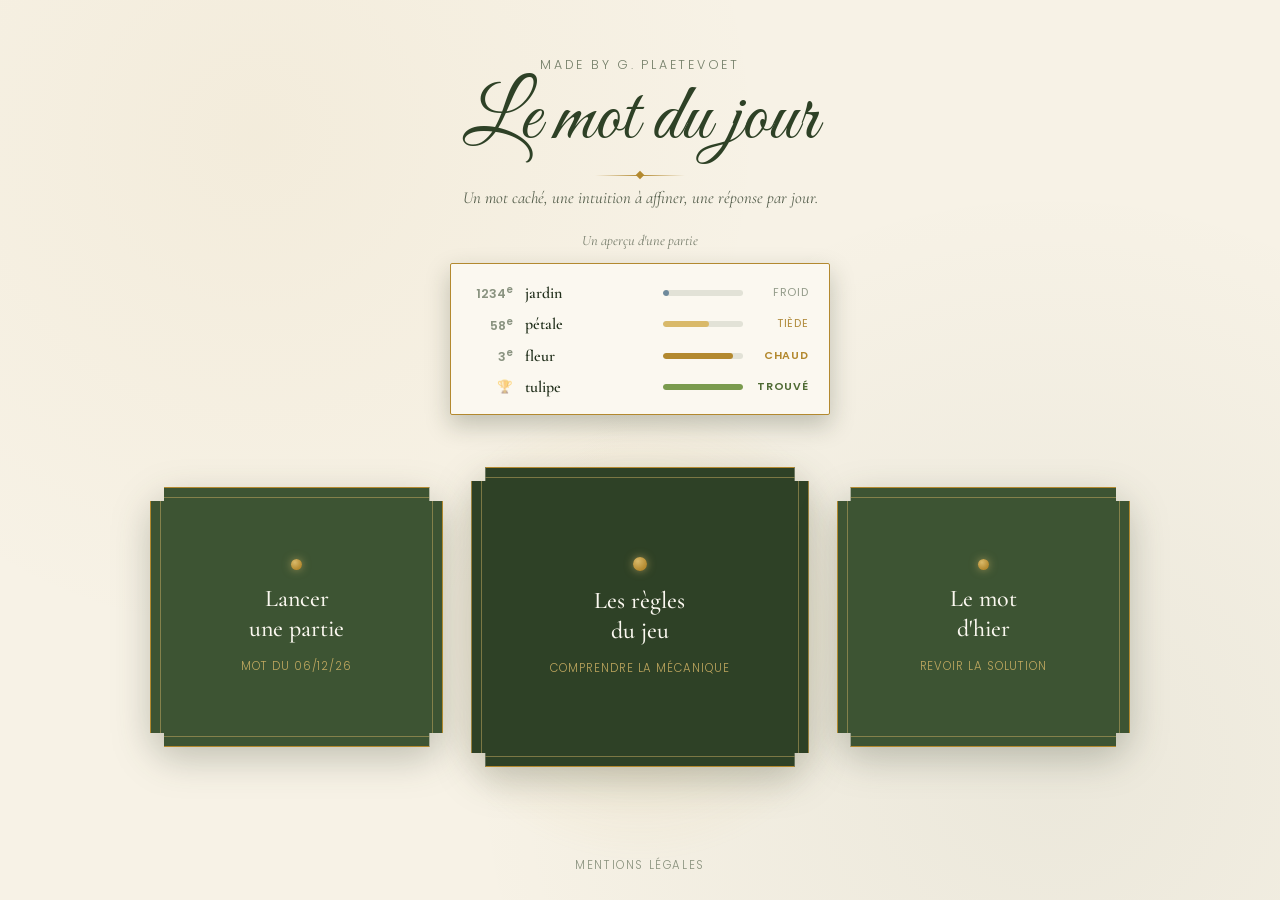
==== index.html @ 6acb63a6 "initialisation" ====
<!DOCTYPE html>
<html lang="fr">
<head>
    <meta charset="UTF-8" />
    <meta name="viewport" content="width=device-width, initial-scale=1.0" />
    <title>Le Mot du Jour</title>
    <link rel="stylesheet" href="css/style.css" />
    <link rel="preconnect" href="https://fonts.googleapis.com">
    <link href="https://fonts.googleapis.com/css2?family=Great+Vibes&family=Cormorant+Garamond:ital,wght@0,400;0,500;0,600;1,400&family=Poppins:wght@300;400;600&display=swap" rel="stylesheet">
</head>
<body>

    <div class="page">

        <header class="entete">
            <p class="entete-signature">Made by G. Plaetevoet</p>
            <h1>Le mot du jour</h1>
            <div class="entete-separateur" aria-hidden="true"></div>
            <p class="entete-baseline">Un mot caché, une intuition à affiner, une réponse par jour.</p>
        </header>

        <section class="demo" aria-hidden="true">
            <p class="demo-etiquette">Un aperçu d'une partie</p>
            <div class="demo-carte">
                <div class="demo-ligne">
                    <span class="demo-rang">1234<sup>e</sup></span>
                    <span class="demo-mot">jardin</span>
                    <span class="demo-jauge"><span class="demo-jauge-remplissage" style="--valeur: 8%"></span></span>
                    <span class="demo-froid">froid</span>
                </div>
                <div class="demo-ligne demo-ligne--tiede">
                    <span class="demo-rang">58<sup>e</sup></span>
                    <span class="demo-mot">pétale</span>
                    <span class="demo-jauge"><span class="demo-jauge-remplissage" style="--valeur: 58%"></span></span>
                    <span class="demo-froid">tiède</span>
                </div>
                <div class="demo-ligne demo-ligne--chaud">
                    <span class="demo-rang">3<sup>e</sup></span>
                    <span class="demo-mot">fleur</span>
                    <span class="demo-jauge"><span class="demo-jauge-remplissage" style="--valeur: 88%"></span></span>
                    <span class="demo-froid">chaud</span>
                </div>
                <div class="demo-ligne demo-ligne--trouve">
                    <span class="demo-rang">🏆</span>
                    <span class="demo-mot">tulipe</span>
                    <span class="demo-jauge"><span class="demo-jauge-remplissage" style="--valeur: 100%"></span></span>
                    <span class="demo-froid">trouvé</span>
                </div>
            </div>
        </section>

        <main class="scene">

            <div class="halo" aria-hidden="true"></div>

            <div class="rangee-cartes">

                <a href="jouer.html" class="carte carte--action">
                    <div class="carte-cadre">
                        <span class="carte-gemme"></span>
                        <h2>Lancer<br>une partie</h2>
                        <p class="carte-note">Mot du <span id="date-du-jour">--/--/--</span></p>
                    </div>
                </a>

                <a href="regles.html" class="carte carte--action carte--principale">
                    <div class="carte-cadre">
                        <span class="carte-gemme"></span>
                        <h2>Les règles<br>du jeu</h2>
                        <p class="carte-note">Comprendre la mécanique</p>
                    </div>
                </a>

                <a href="archives.html" class="carte carte--action">
                    <div class="carte-cadre">
                        <span class="carte-gemme"></span>
                        <h2>Le mot<br>d'hier</h2>
                        <p class="carte-note">Revoir la solution</p>
                    </div>
                </a>

            </div>

        </main>

        <footer class="pied">
            <a href="#">Mentions légales</a>
        </footer>

    </div>

    <script>
        const dateEl = document.getElementById('date-du-jour');
        if (dateEl) {
            const aujourdhui = new Date();
            const jj = String(aujourdhui.getDate()).padStart(2, '0');
            const mm = String(aujourdhui.getMonth() + 1).padStart(2, '0');
            const aa = String(aujourdhui.getFullYear()).slice(-2);
            dateEl.textContent = `${jj}/${mm}/${aa}`;
        }
    </script>

</body>
</html>
---- css/style.css ----
/* ==========================================================================
   LE MOT DU JOUR — feuille de style
   Palette : ivoire chaud, vert forêt profond, filet or
   ========================================================================== */

:root {
    --ivoire:        #f7f2e6;
    --ivoire-carte:  #fbf8f0;
    --vert-encre:    #22301c;
    --vert-fonce:    #2e4126;
    --vert-carte:    #3d5433;
    --or:            #b3892f;
    --or-clair:      #d9b969;
    --ombre:         rgba(34, 48, 28, 0.25);

    --police-signature: 'Great Vibes', cursive;
    --police-titre:      'Cormorant Garamond', serif;
    --police-texte:      'Poppins', sans-serif;
}

* { margin: 0; padding: 0; box-sizing: border-box; }

html { scroll-behavior: smooth; }

body {
    min-height: 100vh;
    background-color: var(--ivoire);
    background-image:
        radial-gradient(circle at 20% 15%, rgba(179, 137, 47, 0.06), transparent 40%),
        radial-gradient(circle at 82% 85%, rgba(46, 65, 38, 0.06), transparent 45%);
    color: var(--vert-encre);
    font-family: var(--police-texte);
    overflow-x: hidden;
}

.page {
    min-height: 100vh;
    display: flex;
    flex-direction: column;
}

/* ---------- En-tête ---------- */
.entete {
    position: relative;
    z-index: 10;
    text-align: center;
    padding: 3.5rem 1.5rem 1.5rem;
}

.entete-signature {
    font-family: var(--police-texte);
    font-weight: 300;
    font-size: 0.78rem;
    letter-spacing: 0.22em;
    text-transform: uppercase;
    color: var(--vert-fonce);
    opacity: 0.65;
    margin-bottom: 0.4rem;
}

.entete h1 {
    font-family: var(--police-signature);
    font-weight: 400;
    font-size: clamp(3rem, 8vw, 5rem);
    line-height: 1;
    color: var(--vert-fonce);
}

.entete-separateur {
    width: 90px;
    height: 1px;
    margin: 0.9rem auto 0.7rem;
    background: linear-gradient(90deg, transparent, var(--or) 50%, transparent);
    position: relative;
}

.entete-separateur::before {
    content: "";
    position: absolute;
    top: 50%;
    left: 50%;
    width: 6px;
    height: 6px;
    transform: translate(-50%, -50%) rotate(45deg);
    background: var(--or);
}

.entete-baseline {
    font-family: var(--police-titre);
    font-style: italic;
    font-size: 1.05rem;
    color: var(--vert-encre);
    opacity: 0.75;
    margin-top: 0.6rem;
}

/* ---------- Démo : aperçu d'une partie ---------- */
.demo {
    position: relative;
    z-index: 10;
    display: flex;
    flex-direction: column;
    align-items: center;
    padding: 0 1.5rem 1rem;
}

.demo-etiquette {
    font-family: var(--police-titre);
    font-style: italic;
    font-size: 0.9rem;
    color: var(--vert-encre);
    opacity: 0.6;
    margin-bottom: 0.9rem;
}

.demo-carte {
    width: 100%;
    max-width: 380px;
    background-color: var(--ivoire-carte);
    border: 1px solid var(--or);
    border-radius: 2px;
    padding: 1.1rem 1.3rem;
    box-shadow: 0 10px 24px var(--ombre);
    display: flex;
    flex-direction: column;
    gap: 0.65rem;
}

.demo-ligne {
    display: grid;
    grid-template-columns: 2.6rem 1fr 5rem 3.4rem;
    align-items: center;
    gap: 0.7rem;
    font-family: var(--police-texte);
    font-size: 0.78rem;
    opacity: 0;
    animation: apparaitre 0.5s ease forwards;
}

.demo-ligne:nth-child(1) { animation-delay: 0.15s; }
.demo-ligne:nth-child(2) { animation-delay: 0.45s; }
.demo-ligne:nth-child(3) { animation-delay: 0.75s; }
.demo-ligne:nth-child(4) { animation-delay: 1.05s; }

@keyframes apparaitre {
    from { opacity: 0; transform: translateY(6px); }
    to   { opacity: 1; transform: translateY(0); }
}

.demo-rang {
    font-weight: 600;
    color: var(--vert-fonce);
    opacity: 0.55;
    text-align: right;
}

.demo-mot {
    font-family: var(--police-titre);
    font-weight: 600;
    font-size: 1rem;
    color: var(--vert-encre);
    text-transform: lowercase;
}

.demo-jauge {
    position: relative;
    height: 6px;
    border-radius: 3px;
    background-color: rgba(46, 65, 38, 0.12);
    overflow: hidden;
}

.demo-jauge-remplissage {
    position: absolute;
    inset: 0;
    width: var(--valeur);
    border-radius: 3px;
    background-color: #6f8a9c;
    transition: width 0.3s ease;
}

.demo-ligne--tiede .demo-jauge-remplissage { background-color: var(--or-clair); }
.demo-ligne--chaud .demo-jauge-remplissage { background-color: var(--or); }
.demo-ligne--trouve .demo-jauge-remplissage {
    background-color: #7a9b4e;
    box-shadow: 0 0 6px rgba(122, 155, 78, 0.6);
}

.demo-froid {
    font-size: 0.68rem;
    letter-spacing: 0.06em;
    text-transform: uppercase;
    text-align: right;
    color: var(--vert-fonce);
    opacity: 0.5;
}

.demo-ligne--tiede .demo-froid { color: #a3781c; opacity: 0.85; }
.demo-ligne--chaud .demo-froid { color: var(--or); opacity: 1; font-weight: 600; }
.demo-ligne--trouve .demo-froid { color: #4f6b34; opacity: 1; font-weight: 600; }

@media (max-width: 460px) {
    .demo-ligne { grid-template-columns: 2.2rem 1fr 3.6rem; }
    .demo-froid { display: none; }
}

@media (prefers-reduced-motion: reduce) {
    .demo-ligne {
        opacity: 1;
        animation: none;
    }
}

/* ---------- Pages secondaires (règles, etc.) ---------- */
.fil-ariane {
    font-family: var(--police-texte);
    font-size: 0.7rem;
    letter-spacing: 0.08em;
    text-transform: uppercase;
    color: var(--vert-fonce);
    opacity: 0.55;
    margin-bottom: 0.9rem;
}

.fil-ariane a {
    color: var(--vert-fonce);
    text-decoration: none;
    border-bottom: 1px solid transparent;
}

.fil-ariane a:hover {
    border-color: var(--or);
}

.entete--secondaire {
    padding: 2.8rem 1.5rem 1.2rem;
}

.entete--secondaire h1 {
    font-size: clamp(2.4rem, 6vw, 3.4rem);
}

.contenu-regles {
    flex: 1;
    width: 100%;
    max-width: 640px;
    margin: 0 auto;
    padding: 1rem 1.5rem 4rem;
}

.liste-regles {
    list-style: none;
    display: flex;
    flex-direction: column;
    gap: 1.9rem;
    margin-bottom: 3rem;
}

.liste-regles li {
    display: grid;
    grid-template-columns: 2.4rem 1fr;
    gap: 1.1rem;
}

.regle-numero {
    font-family: var(--police-titre);
    font-size: 1.3rem;
    font-weight: 600;
    color: var(--or);
    opacity: 0.8;
    line-height: 1.4;
}

.liste-regles h2 {
    font-family: var(--police-titre);
    font-weight: 600;
    font-size: 1.25rem;
    color: var(--vert-fonce);
    margin-bottom: 0.3rem;
}

.liste-regles p {
    font-size: 0.9rem;
    line-height: 1.6;
    opacity: 0.85;
}

.regle-exemple {
    text-align: center;
}

.regle-exemple h2 {
    font-family: var(--police-titre);
    font-weight: 600;
    font-size: 1.25rem;
    color: var(--vert-fonce);
    margin-bottom: 0.5rem;
}

.regle-exemple > p {
    font-size: 0.9rem;
    opacity: 0.8;
    margin-bottom: 1.4rem;
}

.regle-exemple .demo-carte {
    margin: 0 auto;
    text-align: left;
}

.regle-exemple .demo-ligne {
    opacity: 1;
    animation: none;
}

/* ---------- Page de jeu ---------- */
.contenu-jeu {
    flex: 1;
    width: 100%;
    max-width: 420px;
    margin: 0 auto;
    padding: 1rem 1.5rem 4rem;
    display: flex;
    flex-direction: column;
    align-items: center;
    gap: 1.3rem;
}

.formulaire-essai {
    display: flex;
    gap: 0.6rem;
    width: 100%;
}

.formulaire-essai input {
    flex: 1;
    min-width: 0;
    padding: 0.75rem 1rem;
    border: 1px solid var(--or);
    border-radius: 2px;
    background-color: var(--ivoire-carte);
    font-family: var(--police-texte);
    font-size: 0.9rem;
    color: var(--vert-encre);
}

.formulaire-essai input:focus {
    outline: 2px solid var(--or);
    outline-offset: 2px;
}

.formulaire-essai button {
    padding: 0.75rem 1.3rem;
    border: none;
    border-radius: 2px;
    background-color: var(--vert-fonce);
    color: var(--ivoire-carte);
    font-family: var(--police-texte);
    font-size: 0.75rem;
    font-weight: 600;
    letter-spacing: 0.08em;
    text-transform: uppercase;
    cursor: pointer;
    transition: background-color 0.2s ease;
}

.formulaire-essai button:hover {
    background-color: var(--vert-carte);
}

.message-jeu {
    font-family: var(--police-titre);
    font-style: italic;
    font-size: 0.95rem;
    color: var(--vert-fonce);
    text-align: center;
    min-height: 1.3em;
}

.message-jeu.trouve {
    font-style: normal;
    font-weight: 600;
    color: var(--or);
}

.liste-essais {
    width: 100%;
    min-height: 90px;
}

.liste-essais:empty::before {
    content: "Vos essais apparaîtront ici.";
    display: block;
    text-align: center;
    font-family: var(--police-titre);
    font-style: italic;
    font-size: 0.9rem;
    color: var(--vert-encre);
    opacity: 0.5;
    padding: 0.6rem 0;
}

/* ---------- Scène principale ---------- */
.scene {
    position: relative;
    flex: 1;
    display: flex;
    align-items: center;
    justify-content: center;
    padding: 1.5rem 2rem 3rem;
}

.halo {
    position: absolute;
    top: 50%;
    left: 50%;
    width: 480px;
    height: 480px;
    transform: translate(-50%, -50%);
    background: radial-gradient(circle, rgba(217, 185, 105, 0.25) 0%, transparent 68%);
    filter: blur(4px);
    animation: respirer 6s ease-in-out infinite;
    pointer-events: none;
}

@keyframes respirer {
    0%, 100% { opacity: 0.55; transform: translate(-50%, -50%) scale(1); }
    50%      { opacity: 0.9;  transform: translate(-50%, -50%) scale(1.06); }
}

.rangee-cartes {
    position: relative;
    display: flex;
    align-items: center;
    justify-content: center;
    gap: 1.75rem;
    width: 100%;
    max-width: 980px;
}

/* ---------- Cartes ---------- */
.carte {
    flex: 1;
    text-decoration: none;
    color: inherit;
    display: block;
    filter: drop-shadow(0 12px 18px var(--ombre));
    transition: transform 0.35s ease, filter 0.35s ease;
}

.carte:hover,
.carte:focus-visible {
    transform: translateY(-6px);
    filter: drop-shadow(0 18px 26px var(--ombre));
}

.carte:focus-visible {
    outline: 2px solid var(--or);
    outline-offset: 4px;
    border-radius: 4px;
}

.carte-cadre {
    position: relative;
    height: 100%;
    min-height: 260px;
    padding: 2.2rem 1.4rem;
    display: flex;
    flex-direction: column;
    align-items: center;
    justify-content: center;
    text-align: center;
    gap: 0.9rem;

    background-color: var(--vert-carte);
    border: 1px solid var(--or);
    clip-path: polygon(
        0 14px, 14px 14px, 14px 0,
        calc(100% - 14px) 0, calc(100% - 14px) 14px, 100% 14px,
        100% calc(100% - 14px), calc(100% - 14px) calc(100% - 14px), calc(100% - 14px) 100%,
        14px 100%, 14px calc(100% - 14px), 0 calc(100% - 14px)
    );
}

.carte-cadre::before {
    content: "";
    position: absolute;
    inset: 9px;
    border: 1px solid rgba(217, 185, 105, 0.45);
    pointer-events: none;
}

.carte h2 {
    font-family: var(--police-titre);
    font-weight: 500;
    font-size: 1.5rem;
    line-height: 1.25;
    color: var(--ivoire-carte);
}

.carte-note {
    font-size: 0.72rem;
    font-weight: 300;
    letter-spacing: 0.08em;
    text-transform: uppercase;
    color: var(--or-clair);
    opacity: 0.85;
}

.carte-gemme {
    width: 11px;
    height: 11px;
    border-radius: 50%;
    background: radial-gradient(circle at 35% 30%, var(--or-clair), var(--or) 70%);
    box-shadow: 0 0 8px rgba(217, 185, 105, 0.6);
}

/* La carte centrale porte davantage de poids visuel */
.carte--principale {
    flex: 1.15;
}

.carte--principale .carte-cadre {
    min-height: 300px;
    background-color: var(--vert-fonce);
}

.carte--principale .carte-gemme {
    width: 14px;
    height: 14px;
    animation: scintiller 3.2s ease-in-out infinite;
}

@keyframes scintiller {
    0%, 100% { box-shadow: 0 0 8px rgba(217, 185, 105, 0.6); }
    50%      { box-shadow: 0 0 16px rgba(217, 185, 105, 0.95); }
}

@media (max-width: 780px) {
    .rangee-cartes {
        flex-direction: column;
        gap: 1.25rem;
    }
    .carte, .carte--principale { flex: none; width: 100%; }
    .carte-cadre, .carte--principale .carte-cadre { min-height: 190px; }
}

/* ---------- Pied de page ---------- */
.pied {
    position: relative;
    z-index: 10;
    text-align: center;
    padding: 1.5rem;
}

.pied a {
    font-family: var(--police-texte);
    font-size: 0.72rem;
    font-weight: 300;
    letter-spacing: 0.14em;
    text-transform: uppercase;
    color: var(--vert-fonce);
    opacity: 0.55;
    text-decoration: none;
    border-bottom: 1px solid transparent;
    transition: opacity 0.2s ease, border-color 0.2s ease;
}

.pied a:hover {
    opacity: 0.9;
    border-color: var(--or);
}

/* ---------- Accessibilité : réduction de mouvement ---------- */
@media (prefers-reduced-motion: reduce) {
    .halo,
    .carte--principale .carte-gemme {
        animation: none;
    }
    .carte {
        transition: none;
    }
}
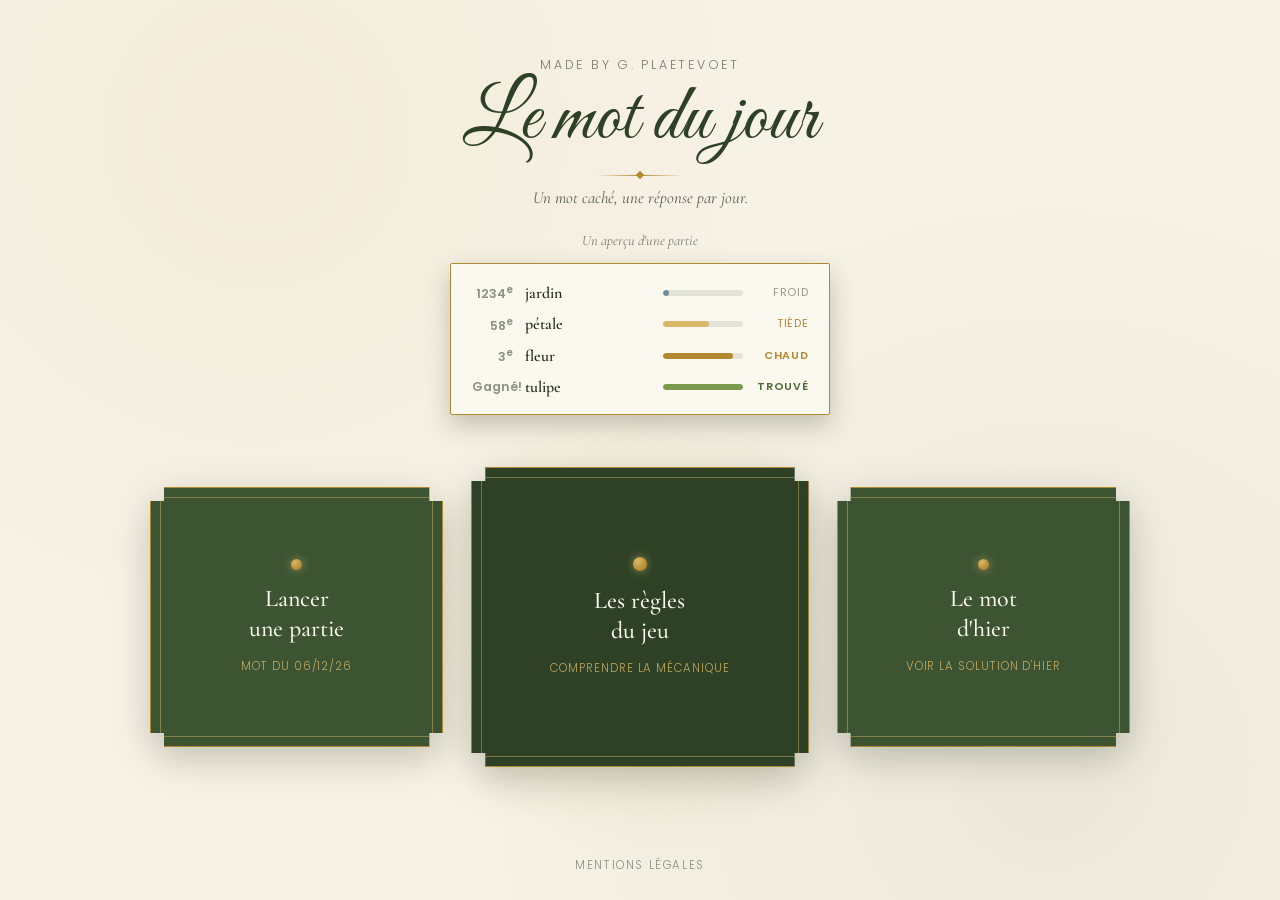
==== commit b240e118: "Modifications structure" ====
--- a/index.html
+++ b/index.html
@@ -8,15 +8,15 @@
     <link rel="preconnect" href="https://fonts.googleapis.com">
     <link href="https://fonts.googleapis.com/css2?family=Great+Vibes&family=Cormorant+Garamond:ital,wght@0,400;0,500;0,600;1,400&family=Poppins:wght@300;400;600&display=swap" rel="stylesheet">
 </head>
+
 <body>
-
     <div class="page">
 
         <header class="entete">
             <p class="entete-signature">Made by G. Plaetevoet</p>
             <h1>Le mot du jour</h1>
             <div class="entete-separateur" aria-hidden="true"></div>
-            <p class="entete-baseline">Un mot caché, une intuition à affiner, une réponse par jour.</p>
+            <p class="entete-baseline">Un mot caché, une réponse par jour.</p>
         </header>
 
         <section class="demo" aria-hidden="true">
@@ -41,7 +41,7 @@
                     <span class="demo-froid">chaud</span>
                 </div>
                 <div class="demo-ligne demo-ligne--trouve">
-                    <span class="demo-rang">🏆</span>
+                    <span class="demo-rang">Gagné!</span>
                     <span class="demo-mot">tulipe</span>
                     <span class="demo-jauge"><span class="demo-jauge-remplissage" style="--valeur: 100%"></span></span>
                     <span class="demo-froid">trouvé</span>
@@ -75,7 +75,7 @@
                     <div class="carte-cadre">
                         <span class="carte-gemme"></span>
                         <h2>Le mot<br>d'hier</h2>
-                        <p class="carte-note">Revoir la solution</p>
+                        <p class="carte-note">Voir la solution d'hier</p>
                     </div>
                 </a>
 
--- a/css/style.css
+++ b/css/style.css
@@ -1,8 +1,3 @@
-/* ==========================================================================
-   LE MOT DU JOUR — feuille de style
-   Palette : ivoire chaud, vert forêt profond, filet or
-   ========================================================================== */
-
 :root {
     --ivoire:        #f7f2e6;
     --ivoire-carte:  #fbf8f0;
@@ -12,7 +7,6 @@
     --or:            #b3892f;
     --or-clair:      #d9b969;
     --ombre:         rgba(34, 48, 28, 0.25);
-
     --police-signature: 'Great Vibes', cursive;
     --police-titre:      'Cormorant Garamond', serif;
     --police-texte:      'Poppins', sans-serif;
@@ -39,7 +33,6 @@
     flex-direction: column;
 }
 
-/* ---------- En-tête ---------- */
 .entete {
     position: relative;
     z-index: 10;
@@ -94,7 +87,6 @@
     margin-top: 0.6rem;
 }
 
-/* ---------- Démo : aperçu d'une partie ---------- */
 .demo {
     position: relative;
     z-index: 10;
@@ -211,7 +203,6 @@
     }
 }
 
-/* ---------- Pages secondaires (règles, etc.) ---------- */
 .fil-ariane {
     font-family: var(--police-texte);
     font-size: 0.7rem;
@@ -313,7 +304,6 @@
     animation: none;
 }
 
-/* ---------- Page de jeu ---------- */
 .contenu-jeu {
     flex: 1;
     width: 100%;
@@ -400,7 +390,6 @@
     padding: 0.6rem 0;
 }
 
-/* ---------- Scène principale ---------- */
 .scene {
     position: relative;
     flex: 1;
@@ -438,7 +427,6 @@
     max-width: 980px;
 }
 
-/* ---------- Cartes ---------- */
 .carte {
     flex: 1;
     text-decoration: none;
@@ -515,7 +503,6 @@
     box-shadow: 0 0 8px rgba(217, 185, 105, 0.6);
 }
 
-/* La carte centrale porte davantage de poids visuel */
 .carte--principale {
     flex: 1.15;
 }
@@ -545,7 +532,6 @@
     .carte-cadre, .carte--principale .carte-cadre { min-height: 190px; }
 }
 
-/* ---------- Pied de page ---------- */
 .pied {
     position: relative;
     z-index: 10;
@@ -571,7 +557,6 @@
     border-color: var(--or);
 }
 
-/* ---------- Accessibilité : réduction de mouvement ---------- */
 @media (prefers-reduced-motion: reduce) {
     .halo,
     .carte--principale .carte-gemme {
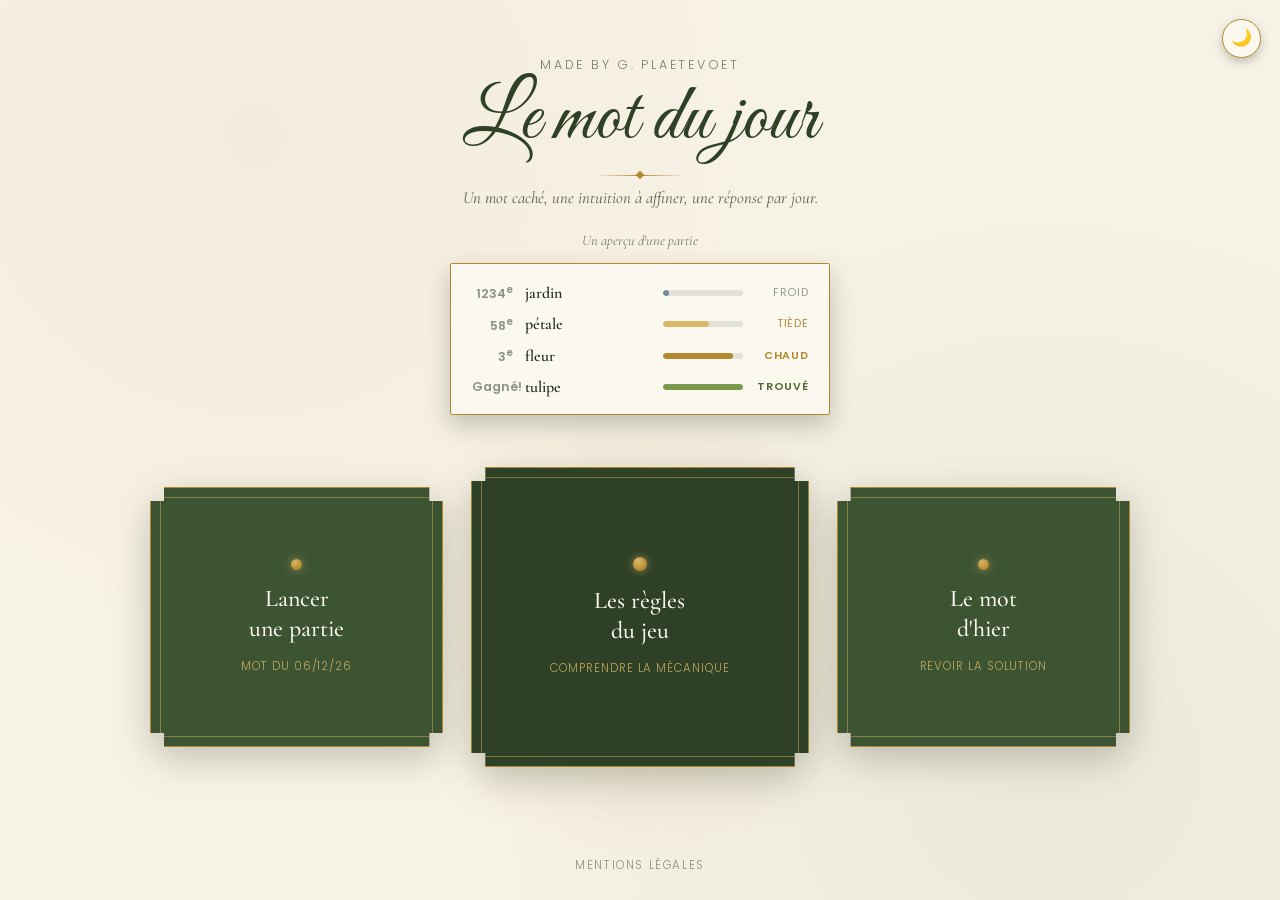
==== commit 43de38e5: "ajout du mode sombre" ====
--- a/index.html
+++ b/index.html
@@ -7,16 +7,19 @@
     <link rel="stylesheet" href="css/style.css" />
     <link rel="preconnect" href="https://fonts.googleapis.com">
     <link href="https://fonts.googleapis.com/css2?family=Great+Vibes&family=Cormorant+Garamond:ital,wght@0,400;0,500;0,600;1,400&family=Poppins:wght@300;400;600&display=swap" rel="stylesheet">
+    <script src="js/theme.js"></script>
 </head>
+<body>
 
-<body>
     <div class="page">
+
+        <button id="bouton-theme" class="bouton-theme" aria-label="Passer au thème sombre">🌙</button>
 
         <header class="entete">
             <p class="entete-signature">Made by G. Plaetevoet</p>
             <h1>Le mot du jour</h1>
             <div class="entete-separateur" aria-hidden="true"></div>
-            <p class="entete-baseline">Un mot caché, une réponse par jour.</p>
+            <p class="entete-baseline">Un mot caché, une intuition à affiner, une réponse par jour.</p>
         </header>
 
         <section class="demo" aria-hidden="true">
@@ -75,7 +78,7 @@
                     <div class="carte-cadre">
                         <span class="carte-gemme"></span>
                         <h2>Le mot<br>d'hier</h2>
-                        <p class="carte-note">Voir la solution d'hier</p>
+                        <p class="carte-note">Revoir la solution</p>
                     </div>
                 </a>
 
@@ -84,7 +87,7 @@
         </main>
 
         <footer class="pied">
-            <a href="#">Mentions légales</a>
+            <a href="mentions_legales.html">Mentions légales</a>
         </footer>
 
     </div>
--- a/css/style.css
+++ b/css/style.css
@@ -1,3 +1,8 @@
+/* ==========================================================================
+   LE MOT DU JOUR — feuille de style
+   Palette : ivoire chaud, vert forêt profond, filet or
+   ========================================================================== */
+
 :root {
     --ivoire:        #f7f2e6;
     --ivoire-carte:  #fbf8f0;
@@ -7,24 +12,88 @@
     --or:            #b3892f;
     --or-clair:      #d9b969;
     --ombre:         rgba(34, 48, 28, 0.25);
+
+    /* Rôles qui basculent entre thème clair et sombre (voir plus bas). Les
+       variables ci-dessus (--vert-fonce, --vert-carte, --or...) restent
+       fixes : elles servent de fond aux cartes/boutons vert forêt, qui
+       gardent la même teinte dans les deux thèmes. */
+    --fond-page:         var(--ivoire);
+    --fond-carte-claire: var(--ivoire-carte);
+    --texte-principal:   var(--vert-encre);
+    --texte-accent:      var(--vert-fonce);
+    --texte-sur-vert:    var(--ivoire-carte); /* texte posé sur un fond vert forêt, ne bascule jamais */
+    --piste-jauge:       rgba(46, 65, 38, 0.12);
+
     --police-signature: 'Great Vibes', cursive;
     --police-titre:      'Cormorant Garamond', serif;
     --police-texte:      'Poppins', sans-serif;
 }
 
+:root[data-theme="sombre"] {
+    --fond-page:         #171f14;
+    --fond-carte-claire: #212b1c;
+    --texte-principal:   #e8e3d3;
+    --texte-accent:      #e9dcae;
+    --or:                #c9a247;
+    --or-clair:          #e2c383;
+    --ombre:             rgba(0, 0, 0, 0.45);
+    --piste-jauge:       rgba(255, 255, 255, 0.1);
+}
+
 * { margin: 0; padding: 0; box-sizing: border-box; }
 
 html { scroll-behavior: smooth; }
 
 body {
     min-height: 100vh;
-    background-color: var(--ivoire);
+    background-color: var(--fond-page);
     background-image:
         radial-gradient(circle at 20% 15%, rgba(179, 137, 47, 0.06), transparent 40%),
         radial-gradient(circle at 82% 85%, rgba(46, 65, 38, 0.06), transparent 45%);
-    color: var(--vert-encre);
+    color: var(--texte-principal);
     font-family: var(--police-texte);
     overflow-x: hidden;
+    transition: background-color 0.25s ease, color 0.25s ease;
+}
+
+/* ---------- Bouton de bascule de thème ---------- */
+.bouton-theme {
+    position: fixed;
+    top: 1.2rem;
+    right: 1.2rem;
+    z-index: 50;
+    width: 2.4rem;
+    height: 2.4rem;
+    border-radius: 50%;
+    border: 1px solid var(--or);
+    background-color: var(--fond-carte-claire);
+    font-size: 1.05rem;
+    line-height: 1;
+    display: flex;
+    align-items: center;
+    justify-content: center;
+    cursor: pointer;
+    box-shadow: 0 4px 10px var(--ombre);
+    transition: transform 0.2s ease, background-color 0.25s ease;
+}
+
+.bouton-theme:hover {
+    transform: scale(1.08);
+}
+
+.bouton-theme:focus-visible {
+    outline: 2px solid var(--or);
+    outline-offset: 2px;
+}
+
+@media (max-width: 560px) {
+    .bouton-theme {
+        top: 0.8rem;
+        right: 0.8rem;
+        width: 2.1rem;
+        height: 2.1rem;
+        font-size: 0.95rem;
+    }
 }
 
 .page {
@@ -33,6 +102,7 @@
     flex-direction: column;
 }
 
+/* ---------- En-tête ---------- */
 .entete {
     position: relative;
     z-index: 10;
@@ -46,7 +116,7 @@
     font-size: 0.78rem;
     letter-spacing: 0.22em;
     text-transform: uppercase;
-    color: var(--vert-fonce);
+    color: var(--texte-accent);
     opacity: 0.65;
     margin-bottom: 0.4rem;
 }
@@ -56,7 +126,7 @@
     font-weight: 400;
     font-size: clamp(3rem, 8vw, 5rem);
     line-height: 1;
-    color: var(--vert-fonce);
+    color: var(--texte-accent);
 }
 
 .entete-separateur {
@@ -82,11 +152,12 @@
     font-family: var(--police-titre);
     font-style: italic;
     font-size: 1.05rem;
-    color: var(--vert-encre);
+    color: var(--texte-principal);
     opacity: 0.75;
     margin-top: 0.6rem;
 }
 
+/* ---------- Démo : aperçu d'une partie ---------- */
 .demo {
     position: relative;
     z-index: 10;
@@ -100,7 +171,7 @@
     font-family: var(--police-titre);
     font-style: italic;
     font-size: 0.9rem;
-    color: var(--vert-encre);
+    color: var(--texte-principal);
     opacity: 0.6;
     margin-bottom: 0.9rem;
 }
@@ -108,7 +179,7 @@
 .demo-carte {
     width: 100%;
     max-width: 380px;
-    background-color: var(--ivoire-carte);
+    background-color: var(--fond-carte-claire);
     border: 1px solid var(--or);
     border-radius: 2px;
     padding: 1.1rem 1.3rem;
@@ -141,7 +212,7 @@
 
 .demo-rang {
     font-weight: 600;
-    color: var(--vert-fonce);
+    color: var(--texte-accent);
     opacity: 0.55;
     text-align: right;
 }
@@ -150,7 +221,7 @@
     font-family: var(--police-titre);
     font-weight: 600;
     font-size: 1rem;
-    color: var(--vert-encre);
+    color: var(--texte-principal);
     text-transform: lowercase;
 }
 
@@ -158,7 +229,7 @@
     position: relative;
     height: 6px;
     border-radius: 3px;
-    background-color: rgba(46, 65, 38, 0.12);
+    background-color: var(--piste-jauge);
     overflow: hidden;
 }
 
@@ -183,7 +254,7 @@
     letter-spacing: 0.06em;
     text-transform: uppercase;
     text-align: right;
-    color: var(--vert-fonce);
+    color: var(--texte-accent);
     opacity: 0.5;
 }
 
@@ -203,18 +274,19 @@
     }
 }
 
+/* ---------- Pages secondaires (règles, etc.) ---------- */
 .fil-ariane {
     font-family: var(--police-texte);
     font-size: 0.7rem;
     letter-spacing: 0.08em;
     text-transform: uppercase;
-    color: var(--vert-fonce);
+    color: var(--texte-accent);
     opacity: 0.55;
     margin-bottom: 0.9rem;
 }
 
 .fil-ariane a {
-    color: var(--vert-fonce);
+    color: var(--texte-accent);
     text-decoration: none;
     border-bottom: 1px solid transparent;
 }
@@ -266,7 +338,7 @@
     font-family: var(--police-titre);
     font-weight: 600;
     font-size: 1.25rem;
-    color: var(--vert-fonce);
+    color: var(--texte-accent);
     margin-bottom: 0.3rem;
 }
 
@@ -276,6 +348,34 @@
     opacity: 0.85;
 }
 
+.liste-mentions {
+    list-style: none;
+    display: flex;
+    flex-direction: column;
+    gap: 1.6rem;
+    margin-top: 1.6rem;
+}
+
+.liste-mentions h2 {
+    font-family: var(--police-titre);
+    font-weight: 600;
+    font-size: 1.15rem;
+    color: var(--texte-accent);
+    margin-bottom: 0.3rem;
+}
+
+.liste-mentions p {
+    font-size: 0.9rem;
+    line-height: 1.6;
+    opacity: 0.85;
+}
+
+.contenu-regles > p {
+    font-size: 0.9rem;
+    line-height: 1.6;
+    opacity: 0.85;
+}
+
 .regle-exemple {
     text-align: center;
 }
@@ -284,7 +384,7 @@
     font-family: var(--police-titre);
     font-weight: 600;
     font-size: 1.25rem;
-    color: var(--vert-fonce);
+    color: var(--texte-accent);
     margin-bottom: 0.5rem;
 }
 
@@ -304,6 +404,7 @@
     animation: none;
 }
 
+/* ---------- Page de jeu ---------- */
 .contenu-jeu {
     flex: 1;
     width: 100%;
@@ -328,10 +429,10 @@
     padding: 0.75rem 1rem;
     border: 1px solid var(--or);
     border-radius: 2px;
-    background-color: var(--ivoire-carte);
+    background-color: var(--fond-carte-claire);
     font-family: var(--police-texte);
     font-size: 0.9rem;
-    color: var(--vert-encre);
+    color: var(--texte-principal);
 }
 
 .formulaire-essai input:focus {
@@ -344,7 +445,7 @@
     border: none;
     border-radius: 2px;
     background-color: var(--vert-fonce);
-    color: var(--ivoire-carte);
+    color: var(--texte-sur-vert);
     font-family: var(--police-texte);
     font-size: 0.75rem;
     font-weight: 600;
@@ -362,7 +463,7 @@
     font-family: var(--police-titre);
     font-style: italic;
     font-size: 0.95rem;
-    color: var(--vert-fonce);
+    color: var(--texte-accent);
     text-align: center;
     min-height: 1.3em;
 }
@@ -376,6 +477,11 @@
 .liste-essais {
     width: 100%;
     min-height: 90px;
+}
+
+.liste-essais .demo-ligne {
+    opacity: 1;
+    animation: none;
 }
 
 .liste-essais:empty::before {
@@ -385,11 +491,82 @@
     font-family: var(--police-titre);
     font-style: italic;
     font-size: 0.9rem;
-    color: var(--vert-encre);
+    color: var(--texte-principal);
     opacity: 0.5;
     padding: 0.6rem 0;
 }
 
+/* ---------- Page archives ---------- */
+.contenu-archives {
+    flex: 1;
+    width: 100%;
+    max-width: 480px;
+    margin: 0 auto;
+    padding: 1rem 1.5rem 4rem;
+}
+
+.tableau-archives {
+    width: 100%;
+    border-collapse: collapse;
+}
+
+.tableau-archives thead th {
+    font-family: var(--police-texte);
+    font-size: 0.68rem;
+    font-weight: 600;
+    letter-spacing: 0.14em;
+    text-transform: uppercase;
+    color: var(--or);
+    text-align: left;
+    padding: 0 0.5rem 0.7rem;
+    border-bottom: 1px solid var(--or);
+}
+
+.tableau-archives thead th:last-child,
+.tableau-archives tbody .archive-mot {
+    text-align: right;
+}
+
+.tableau-archives tbody tr {
+    border-bottom: 1px solid rgba(46, 65, 38, 0.15);
+    transition: background-color 0.2s ease;
+}
+
+.tableau-archives tbody tr:hover {
+    background-color: rgba(179, 137, 47, 0.08);
+}
+
+.tableau-archives td {
+    padding: 0.85rem 0.5rem;
+}
+
+.archive-date {
+    font-family: var(--police-texte);
+    font-size: 0.82rem;
+    color: var(--texte-principal);
+    opacity: 0.6;
+    letter-spacing: 0.03em;
+}
+
+.archive-mot {
+    font-family: var(--police-titre);
+    font-weight: 600;
+    font-size: 1.15rem;
+    color: var(--texte-accent);
+    text-transform: lowercase;
+}
+
+.message-vide {
+    text-align: center;
+    font-family: var(--police-titre);
+    font-style: italic;
+    font-size: 0.95rem;
+    color: var(--texte-principal);
+    opacity: 0.6;
+    padding: 2rem 0;
+}
+
+/* ---------- Scène principale ---------- */
 .scene {
     position: relative;
     flex: 1;
@@ -427,6 +604,7 @@
     max-width: 980px;
 }
 
+/* ---------- Cartes ---------- */
 .carte {
     flex: 1;
     text-decoration: none;
@@ -483,7 +661,7 @@
     font-weight: 500;
     font-size: 1.5rem;
     line-height: 1.25;
-    color: var(--ivoire-carte);
+    color: var(--texte-sur-vert);
 }
 
 .carte-note {
@@ -503,6 +681,7 @@
     box-shadow: 0 0 8px rgba(217, 185, 105, 0.6);
 }
 
+/* La carte centrale porte davantage de poids visuel */
 .carte--principale {
     flex: 1.15;
 }
@@ -532,6 +711,7 @@
     .carte-cadre, .carte--principale .carte-cadre { min-height: 190px; }
 }
 
+/* ---------- Pied de page ---------- */
 .pied {
     position: relative;
     z-index: 10;
@@ -545,7 +725,7 @@
     font-weight: 300;
     letter-spacing: 0.14em;
     text-transform: uppercase;
-    color: var(--vert-fonce);
+    color: var(--texte-accent);
     opacity: 0.55;
     text-decoration: none;
     border-bottom: 1px solid transparent;
@@ -557,6 +737,7 @@
     border-color: var(--or);
 }
 
+/* ---------- Accessibilité : réduction de mouvement ---------- */
 @media (prefers-reduced-motion: reduce) {
     .halo,
     .carte--principale .carte-gemme {
